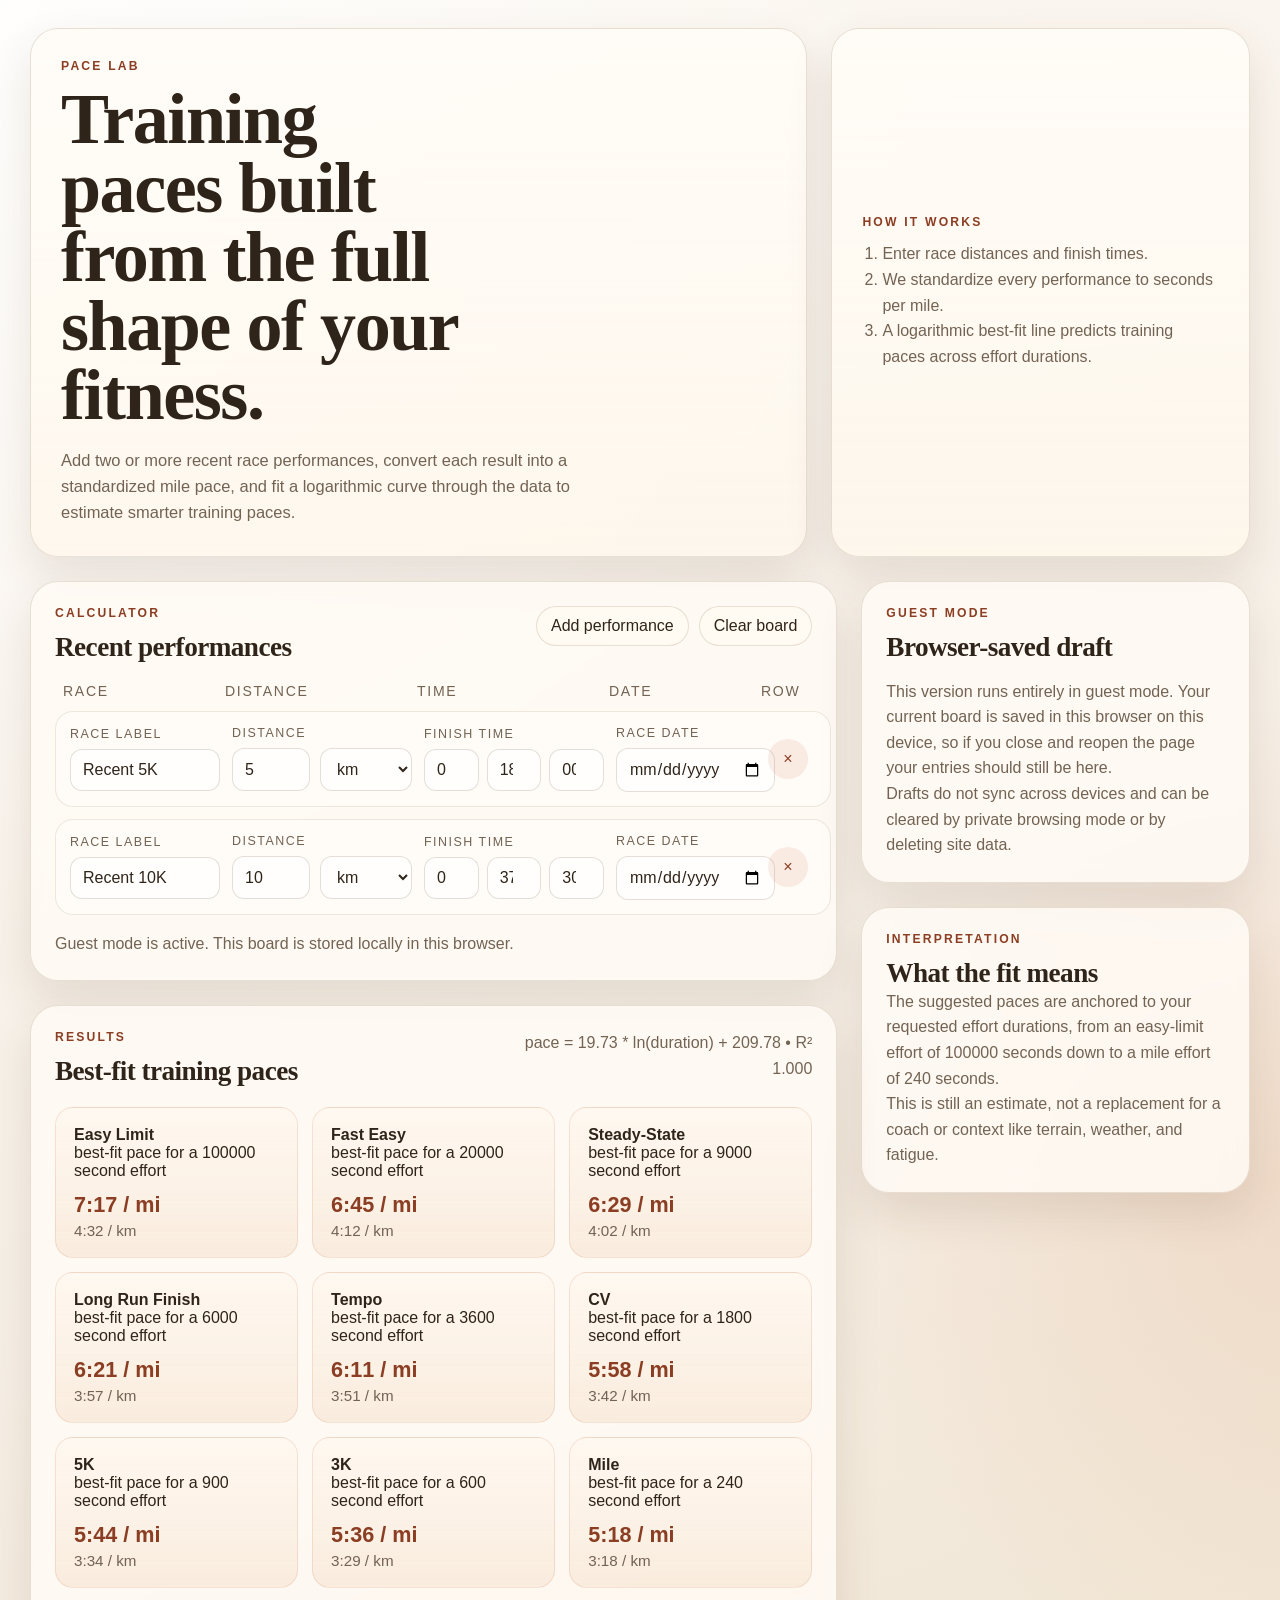
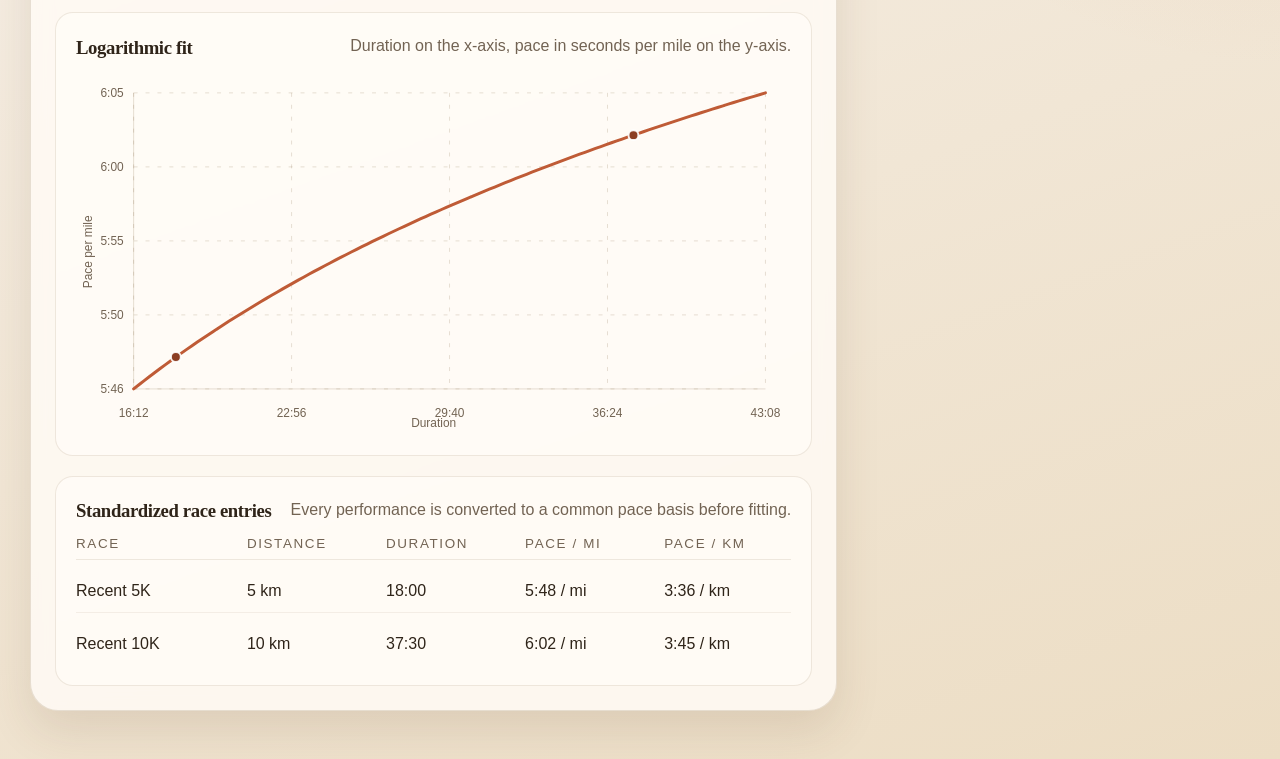
==== docs/index.html @ 48b112b8 "Deploy github webpage" ====
<!DOCTYPE html>
<html lang="en">
<head>
    <meta charset="UTF-8">
    <meta name="viewport" content="width=device-width, initial-scale=1.0">
    <title>Pace Lab</title>
    <meta name="description" content="A guest-mode training pace calculator for distance runners using multiple race performances and a logarithmic best-fit curve.">
    <link rel="stylesheet" href="./assets/style.css">
</head>
<body>
    <div class="page-shell">
        <header class="hero fade-up">
            <div class="hero-copy">
                <p class="eyebrow">Pace Lab</p>
                <h1>Training paces built from the full shape of your fitness.</h1>
                <p class="hero-text">
                    Add two or more recent race performances, convert each result into a standardized mile pace,
                    and fit a logarithmic curve through the data to estimate smarter training paces.
                </p>
            </div>
            <div class="hero-panel">
                <p class="panel-kicker">How it works</p>
                <ol class="hero-steps">
                    <li>Enter race distances and finish times.</li>
                    <li>We standardize every performance to seconds per mile.</li>
                    <li>A logarithmic best-fit line predicts training paces across effort durations.</li>
                </ol>
            </div>
        </header>

        <main class="layout">
            <section class="workspace card fade-up">
                <div class="section-heading">
                    <div>
                        <p class="section-kicker">Calculator</p>
                        <h2>Recent performances</h2>
                    </div>
                    <div class="workspace-actions">
                        <button class="ghost-button" id="add-entry-button" type="button">Add performance</button>
                        <button class="ghost-button" id="clear-entries-button" type="button">Clear board</button>
                    </div>
                </div>

                <div class="table-head">
                    <span>Race</span>
                    <span>Distance</span>
                    <span>Time</span>
                    <span>Date</span>
                    <span>Row</span>
                </div>

                <div id="entries-list" class="entries-list"></div>

                <div class="workspace-footer">
                    <p id="draft-note" class="draft-note"></p>
                    <p id="calc-error" class="error-text" hidden></p>
                </div>
            </section>

            <aside class="sidebar">
                <section class="card account-card fade-up">
                    <div class="section-heading compact">
                        <div>
                            <p class="section-kicker">Guest Mode</p>
                            <h2>Browser-saved draft</h2>
                        </div>
                    </div>

                    <p class="account-copy">
                        This version runs entirely in guest mode. Your current board is saved in this browser on this device, so if you close and reopen the page your entries should still be here.
                    </p>
                    <p class="side-note">
                        Drafts do not sync across devices and can be cleared by private browsing mode or by deleting site data.
                    </p>
                </section>

                <section class="card notes-card fade-up">
                    <p class="section-kicker">Interpretation</p>
                    <h2>What the fit means</h2>
                    <p class="side-note">
                        The suggested paces are anchored to your requested effort durations, from an easy-limit effort of 100000 seconds down to a mile effort of 240 seconds.
                    </p>
                    <p class="side-note">
                        This is still an estimate, not a replacement for a coach or context like terrain, weather, and fatigue.
                    </p>
                </section>
            </aside>

            <section class="card results-card fade-up">
                <div class="section-heading">
                    <div>
                        <p class="section-kicker">Results</p>
                        <h2>Best-fit training paces</h2>
                    </div>
                    <div id="fit-meta" class="fit-meta muted">Add at least two performances to unlock the model.</div>
                </div>

                <div id="results-empty" class="empty-state">
                    Add a couple of recent races to see standardized paces, the logarithmic fit, and predicted training paces.
                </div>

                <div id="results-panel" hidden>
                    <div id="training-pace-grid" class="training-pace-grid"></div>

                    <div class="chart-wrap">
                        <div class="chart-heading">
                            <h3>Logarithmic fit</h3>
                            <p>Duration on the x-axis, pace in seconds per mile on the y-axis.</p>
                        </div>
                        <svg id="fit-chart" class="fit-chart" viewBox="0 0 720 360" role="img" aria-label="Training pace fit chart"></svg>
                    </div>

                    <div class="derived-table-wrap">
                        <div class="chart-heading">
                            <h3>Standardized race entries</h3>
                            <p>Every performance is converted to a common pace basis before fitting.</p>
                        </div>
                        <div id="derived-table" class="derived-table"></div>
                    </div>
                </div>
            </section>
        </main>
    </div>

    <script src="./assets/app.js" defer></script>
</body>
</html>
---- docs/assets/style.css ----
:root {
    --bg: #f6efe6;
    --bg-accent: #efe2cc;
    --surface: rgba(255, 251, 245, 0.86);
    --line: rgba(113, 80, 44, 0.16);
    --text: #2f2419;
    --muted: #726353;
    --accent: #bf5b36;
    --accent-deep: #8b3e23;
    --accent-soft: rgba(191, 91, 54, 0.12);
    --error: #b3362d;
    --shadow: 0 20px 45px rgba(90, 58, 31, 0.12);
    --radius-xl: 28px;
    --radius-lg: 18px;
    --radius-md: 12px;
}

* {
    box-sizing: border-box;
}

body {
    margin: 0;
    color: var(--text);
    font-family: "Avenir Next", "Segoe UI", "Helvetica Neue", sans-serif;
    background:
        radial-gradient(circle at top left, rgba(255, 255, 255, 0.82), transparent 36%),
        radial-gradient(circle at right center, rgba(219, 144, 98, 0.18), transparent 28%),
        linear-gradient(160deg, #fcf8f2 0%, #f6efe6 48%, #ecddc4 100%);
    min-height: 100vh;
}

button,
input,
select {
    font: inherit;
}

.page-shell {
    width: min(1220px, calc(100% - 32px));
    margin: 0 auto;
    padding: 28px 0 48px;
}

.hero {
    display: grid;
    grid-template-columns: minmax(0, 1.3fr) minmax(280px, 0.7fr);
    gap: 24px;
    align-items: stretch;
    margin-bottom: 24px;
}

.hero-copy,
.hero-panel,
.card {
    border: 1px solid var(--line);
    backdrop-filter: blur(10px);
    box-shadow: var(--shadow);
}

.hero-copy,
.hero-panel {
    border-radius: var(--radius-xl);
    padding: 30px;
    background: linear-gradient(180deg, rgba(255, 252, 247, 0.92), rgba(255, 247, 236, 0.82));
}

.eyebrow,
.section-kicker,
.panel-kicker {
    margin: 0 0 12px;
    text-transform: uppercase;
    letter-spacing: 0.18em;
    font-size: 0.76rem;
    color: var(--accent-deep);
    font-weight: 700;
}

.hero h1,
.section-heading h2,
.notes-card h2,
.chart-heading h3 {
    margin: 0;
    font-family: "Iowan Old Style", "Palatino Linotype", "Book Antiqua", Georgia, serif;
    letter-spacing: -0.02em;
}

.hero h1 {
    font-size: clamp(2.4rem, 6vw, 4.5rem);
    line-height: 0.96;
    max-width: 12ch;
}

.hero-text,
.hero-steps,
.side-note,
.account-copy,
.chart-heading p,
.draft-note,
.muted,
.empty-state {
    color: var(--muted);
    line-height: 1.6;
}

.hero-text {
    font-size: 1.03rem;
    max-width: 58ch;
    margin: 16px 0 0;
}

.hero-panel {
    display: flex;
    flex-direction: column;
    justify-content: center;
}

.hero-steps {
    margin: 0;
    padding-left: 20px;
}

.layout {
    display: grid;
    grid-template-columns: minmax(0, 1.35fr) minmax(280px, 0.65fr);
    gap: 24px;
    align-items: start;
}

.workspace {
    grid-column: 1 / 2;
}

.results-card {
    grid-column: 1 / 2;
}

.sidebar {
    display: grid;
    gap: 24px;
    grid-column: 2 / 3;
    grid-row: 1 / span 2;
}

.card {
    background: var(--surface);
    border-radius: var(--radius-xl);
    padding: 24px;
}

.section-heading {
    display: flex;
    justify-content: space-between;
    align-items: start;
    gap: 16px;
    margin-bottom: 20px;
}

.section-heading.compact {
    margin-bottom: 16px;
}

.section-heading h2,
.notes-card h2 {
    font-size: 1.7rem;
}

.workspace-actions {
    display: flex;
    gap: 10px;
    flex-wrap: wrap;
}

.ghost-button,
.icon-button {
    border: none;
    border-radius: 999px;
    cursor: pointer;
    transition: transform 160ms ease, box-shadow 160ms ease, background-color 160ms ease;
}

.ghost-button:hover,
.icon-button:hover {
    transform: translateY(-1px);
}

.ghost-button {
    padding: 10px 14px;
    background: rgba(255, 249, 241, 0.84);
    color: var(--text);
    border: 1px solid var(--line);
}

.table-head,
.entry-row {
    display: grid;
    grid-template-columns: minmax(150px, 1.1fr) minmax(180px, 1fr) minmax(180px, 1.05fr) minmax(140px, 0.7fr) 48px;
    gap: 12px;
    align-items: center;
}

.table-head {
    padding: 0 8px 12px;
    color: var(--muted);
    font-size: 0.88rem;
    text-transform: uppercase;
    letter-spacing: 0.12em;
}

.entries-list {
    display: grid;
    gap: 12px;
}

.entry-row {
    padding: 14px;
    border-radius: var(--radius-lg);
    border: 1px solid rgba(113, 80, 44, 0.12);
    background: rgba(255, 252, 247, 0.88);
}

.field-group,
.time-group {
    display: grid;
    gap: 8px;
}

.field-inline {
    display: grid;
    grid-template-columns: 1fr 92px;
    gap: 10px;
}

.time-grid {
    display: grid;
    grid-template-columns: repeat(3, 1fr);
    gap: 8px;
}

input,
select {
    width: 100%;
    padding: 11px 12px;
    border-radius: var(--radius-md);
    border: 1px solid rgba(113, 80, 44, 0.18);
    background: rgba(255, 255, 255, 0.82);
    color: var(--text);
}

input:focus,
select:focus {
    outline: 2px solid rgba(191, 91, 54, 0.24);
    border-color: rgba(191, 91, 54, 0.4);
}

.mini-label {
    font-size: 0.78rem;
    text-transform: uppercase;
    letter-spacing: 0.12em;
    color: var(--muted);
}

.icon-button {
    width: 40px;
    height: 40px;
    display: inline-flex;
    align-items: center;
    justify-content: center;
    background: rgba(191, 91, 54, 0.1);
    color: var(--accent-deep);
}

.workspace-footer {
    display: grid;
    gap: 8px;
    margin-top: 16px;
}

.error-text {
    color: var(--error);
    margin: 0;
}

.draft-note,
.account-copy,
.side-note,
.empty-state,
.chart-heading p {
    margin: 0;
}

.fit-meta {
    text-align: right;
    max-width: 34ch;
}

.empty-state {
    padding: 28px;
    border-radius: var(--radius-lg);
    border: 1px dashed rgba(113, 80, 44, 0.22);
    background: rgba(255, 252, 247, 0.6);
}

.training-pace-grid {
    display: grid;
    grid-template-columns: repeat(auto-fit, minmax(180px, 1fr));
    gap: 14px;
    margin-bottom: 24px;
}

.pace-card {
    padding: 18px;
    border-radius: var(--radius-lg);
    background: linear-gradient(180deg, rgba(255, 248, 240, 0.95), rgba(248, 233, 217, 0.82));
    border: 1px solid rgba(191, 91, 54, 0.14);
}

.pace-card h3,
.pace-card p,
.pace-card strong {
    margin: 0;
}

.pace-card h3 {
    font-size: 1rem;
}

.pace-card strong {
    display: block;
    margin: 12px 0 4px;
    font-size: 1.35rem;
    color: var(--accent-deep);
}

.pace-card .pace-secondary {
    color: var(--muted);
    font-size: 0.95rem;
}

.chart-wrap,
.derived-table-wrap {
    padding: 20px;
    border-radius: var(--radius-lg);
    border: 1px solid rgba(113, 80, 44, 0.12);
    background: rgba(255, 252, 247, 0.72);
}

.chart-wrap {
    margin-bottom: 20px;
}

.chart-heading {
    display: flex;
    justify-content: space-between;
    align-items: end;
    gap: 12px;
    margin-bottom: 14px;
}

.fit-chart {
    width: 100%;
    height: auto;
    overflow: visible;
}

.chart-axis,
.chart-grid {
    stroke: rgba(113, 80, 44, 0.18);
    stroke-width: 1;
}

.chart-grid {
    stroke-dasharray: 4 8;
}

.chart-line {
    fill: none;
    stroke: var(--accent);
    stroke-width: 3;
    stroke-linecap: round;
    stroke-linejoin: round;
}

.chart-point {
    fill: var(--accent-deep);
    stroke: rgba(255, 255, 255, 0.9);
    stroke-width: 2;
}

.chart-label {
    fill: var(--muted);
    font-size: 12px;
}

.derived-table {
    display: grid;
    gap: 10px;
}

.derived-row,
.derived-head {
    display: grid;
    grid-template-columns: minmax(140px, 1fr) repeat(4, minmax(110px, 0.8fr));
    gap: 12px;
    align-items: center;
}

.derived-head {
    padding-bottom: 8px;
    border-bottom: 1px solid rgba(113, 80, 44, 0.12);
    color: var(--muted);
    font-size: 0.84rem;
    text-transform: uppercase;
    letter-spacing: 0.12em;
}

.derived-row {
    padding: 12px 0;
    border-bottom: 1px solid rgba(113, 80, 44, 0.08);
}

.derived-row:last-child {
    border-bottom: none;
}

.fade-up {
    animation: fade-up 540ms ease both;
}

@keyframes fade-up {
    from {
        opacity: 0;
        transform: translateY(14px);
    }
    to {
        opacity: 1;
        transform: translateY(0);
    }
}

@media (max-width: 1080px) {
    .layout,
    .hero {
        grid-template-columns: 1fr;
    }

    .sidebar {
        grid-column: 1 / 2;
        grid-row: auto;
    }
}

@media (max-width: 820px) {
    .page-shell {
        width: min(100% - 20px, 1220px);
        padding-top: 16px;
    }

    .card,
    .hero-copy,
    .hero-panel {
        padding: 18px;
        border-radius: 22px;
    }

    .table-head {
        display: none;
    }

    .entry-row {
        grid-template-columns: 1fr;
    }

    .field-inline,
    .time-grid,
    .derived-head,
    .derived-row,
    .chart-heading,
    .section-heading {
        grid-template-columns: 1fr;
    }

    .workspace-actions,
    .chart-heading,
    .section-heading {
        align-items: start;
    }

    .fit-meta {
        text-align: left;
    }
}
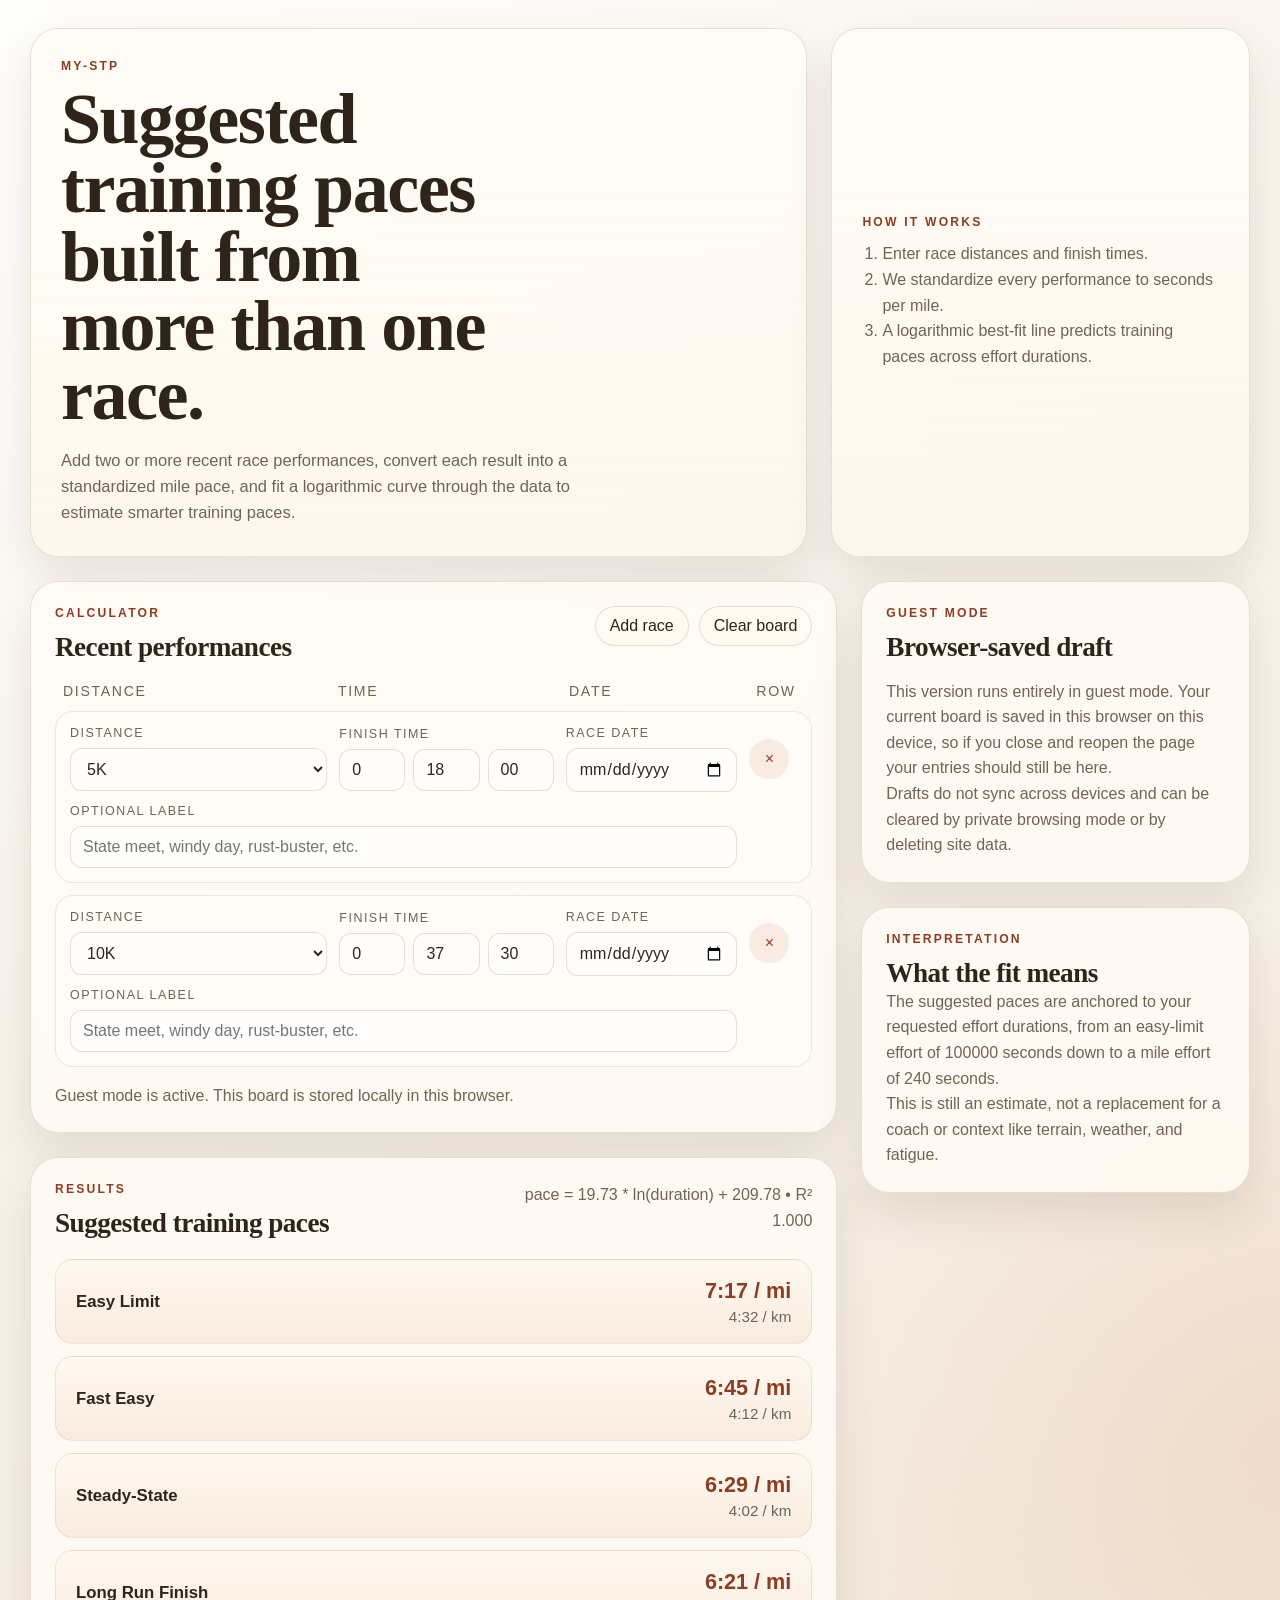
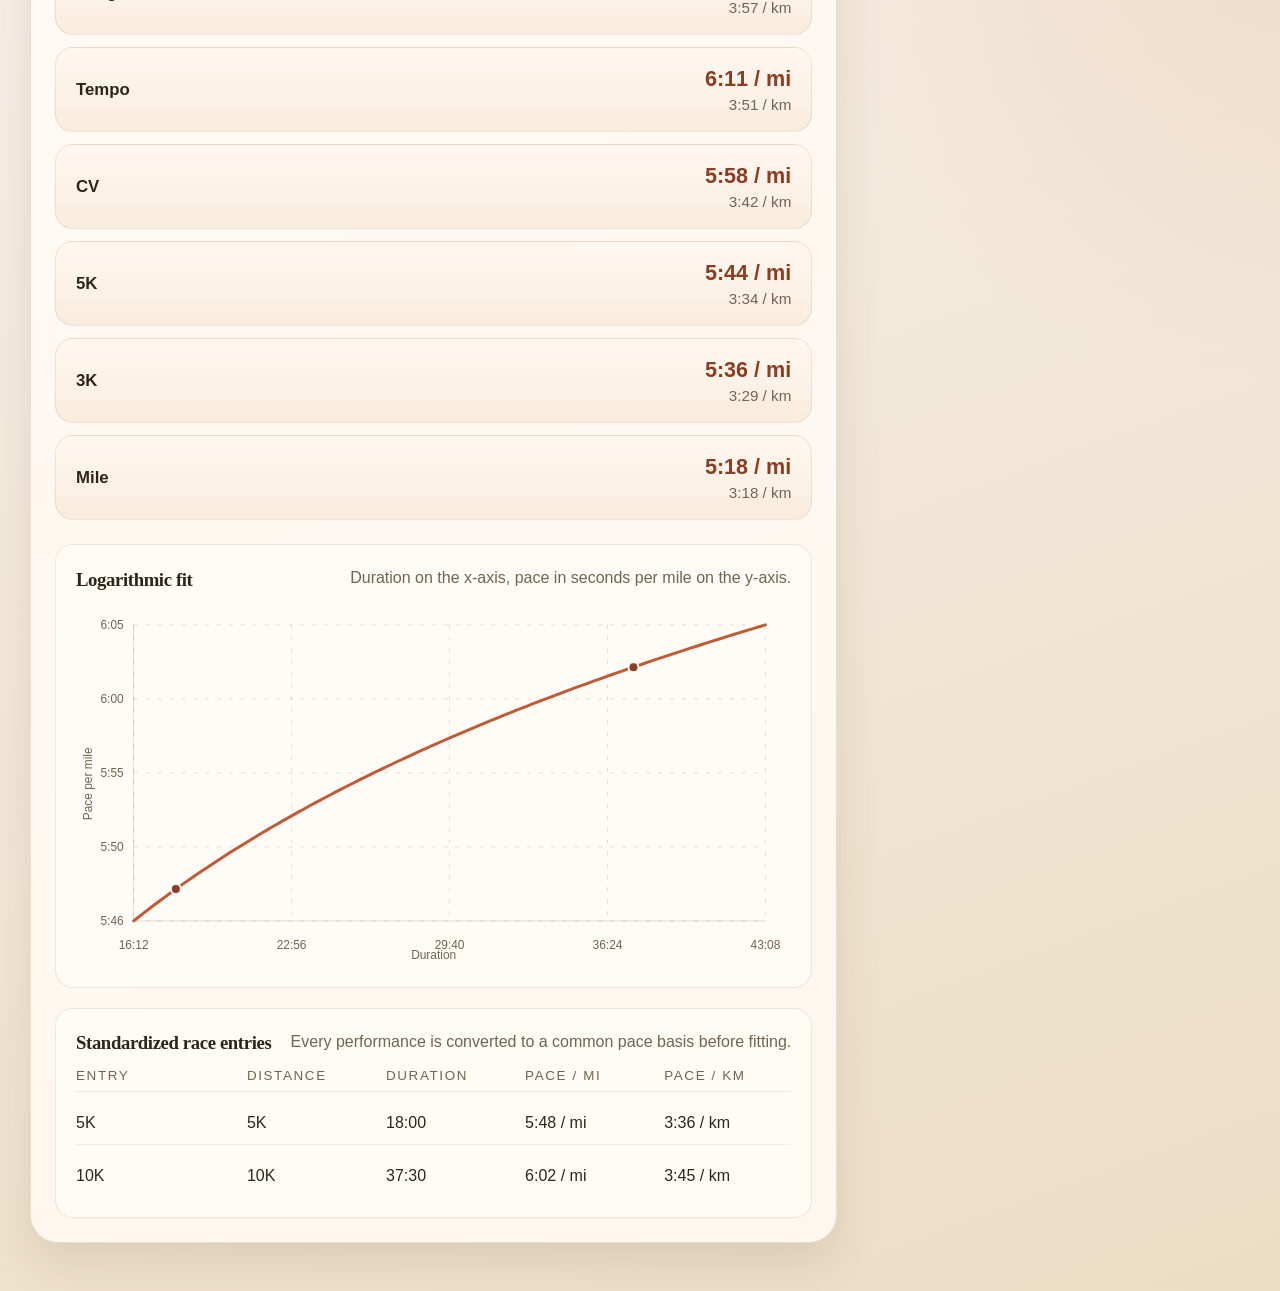
==== commit 8c1ad39d: "Tweak UI and branding" ====
--- a/docs/index.html
+++ b/docs/index.html
@@ -3,16 +3,16 @@
 <head>
     <meta charset="UTF-8">
     <meta name="viewport" content="width=device-width, initial-scale=1.0">
-    <title>Pace Lab</title>
-    <meta name="description" content="A guest-mode training pace calculator for distance runners using multiple race performances and a logarithmic best-fit curve.">
+    <title>my-stp</title>
+    <meta name="description" content="my-stp is a static training pace calculator for distance runners using multiple recent race performances and a logarithmic best-fit curve.">
     <link rel="stylesheet" href="./assets/style.css">
 </head>
 <body>
     <div class="page-shell">
         <header class="hero fade-up">
             <div class="hero-copy">
-                <p class="eyebrow">Pace Lab</p>
-                <h1>Training paces built from the full shape of your fitness.</h1>
+                <p class="eyebrow">my-stp</p>
+                <h1>Suggested training paces built from more than one race.</h1>
                 <p class="hero-text">
                     Add two or more recent race performances, convert each result into a standardized mile pace,
                     and fit a logarithmic curve through the data to estimate smarter training paces.
@@ -36,13 +36,12 @@
                         <h2>Recent performances</h2>
                     </div>
                     <div class="workspace-actions">
-                        <button class="ghost-button" id="add-entry-button" type="button">Add performance</button>
+                        <button class="ghost-button" id="add-entry-button" type="button">Add race</button>
                         <button class="ghost-button" id="clear-entries-button" type="button">Clear board</button>
                     </div>
                 </div>
 
                 <div class="table-head">
-                    <span>Race</span>
                     <span>Distance</span>
                     <span>Time</span>
                     <span>Date</span>
@@ -90,7 +89,7 @@
                 <div class="section-heading">
                     <div>
                         <p class="section-kicker">Results</p>
-                        <h2>Best-fit training paces</h2>
+                        <h2>Suggested training paces</h2>
                     </div>
                     <div id="fit-meta" class="fit-meta muted">Add at least two performances to unlock the model.</div>
                 </div>
@@ -100,7 +99,7 @@
                 </div>
 
                 <div id="results-panel" hidden>
-                    <div id="training-pace-grid" class="training-pace-grid"></div>
+                    <div id="training-pace-list" class="training-pace-list"></div>
 
                     <div class="chart-wrap">
                         <div class="chart-heading">
--- a/docs/assets/style.css
+++ b/docs/assets/style.css
@@ -194,7 +194,7 @@
 .table-head,
 .entry-row {
     display: grid;
-    grid-template-columns: minmax(150px, 1.1fr) minmax(180px, 1fr) minmax(180px, 1.05fr) minmax(140px, 0.7fr) 48px;
+    grid-template-columns: minmax(250px, 1.2fr) minmax(180px, 1fr) minmax(150px, 0.8fr) 48px;
     gap: 12px;
     align-items: center;
 }
@@ -229,6 +229,16 @@
     display: grid;
     grid-template-columns: 1fr 92px;
     gap: 10px;
+}
+
+.distance-stack,
+.entry-note-field {
+    display: grid;
+    gap: 8px;
+}
+
+.entry-note-field {
+    grid-column: 1 / 4;
 }
 
 .time-grid {
@@ -301,40 +311,47 @@
     background: rgba(255, 252, 247, 0.6);
 }
 
-.training-pace-grid {
-    display: grid;
-    grid-template-columns: repeat(auto-fit, minmax(180px, 1fr));
-    gap: 14px;
+.training-pace-list {
+    display: grid;
+    gap: 12px;
     margin-bottom: 24px;
 }
 
-.pace-card {
-    padding: 18px;
+.pace-list-item {
+    padding: 18px 20px;
     border-radius: var(--radius-lg);
     background: linear-gradient(180deg, rgba(255, 248, 240, 0.95), rgba(248, 233, 217, 0.82));
     border: 1px solid rgba(191, 91, 54, 0.14);
-}
-
-.pace-card h3,
-.pace-card p,
-.pace-card strong {
+    display: flex;
+    justify-content: space-between;
+    align-items: center;
+    gap: 16px;
+}
+
+.pace-list-item h3,
+.pace-list-item p,
+.pace-list-item strong {
     margin: 0;
 }
 
-.pace-card h3 {
-    font-size: 1rem;
-}
-
-.pace-card strong {
+.pace-list-item h3 {
+    font-size: 1.05rem;
+}
+
+.pace-values {
+    text-align: right;
+}
+
+.pace-list-item strong {
     display: block;
-    margin: 12px 0 4px;
     font-size: 1.35rem;
     color: var(--accent-deep);
 }
 
-.pace-card .pace-secondary {
+.pace-list-item .pace-secondary {
     color: var(--muted);
     font-size: 0.95rem;
+    margin-top: 4px;
 }
 
 .chart-wrap,
@@ -471,6 +488,10 @@
         grid-template-columns: 1fr;
     }
 
+    .entry-note-field {
+        grid-column: auto;
+    }
+
     .field-inline,
     .time-grid,
     .derived-head,
@@ -489,4 +510,13 @@
     .fit-meta {
         text-align: left;
     }
-}
+
+    .pace-list-item {
+        align-items: start;
+        flex-direction: column;
+    }
+
+    .pace-values {
+        text-align: left;
+    }
+}
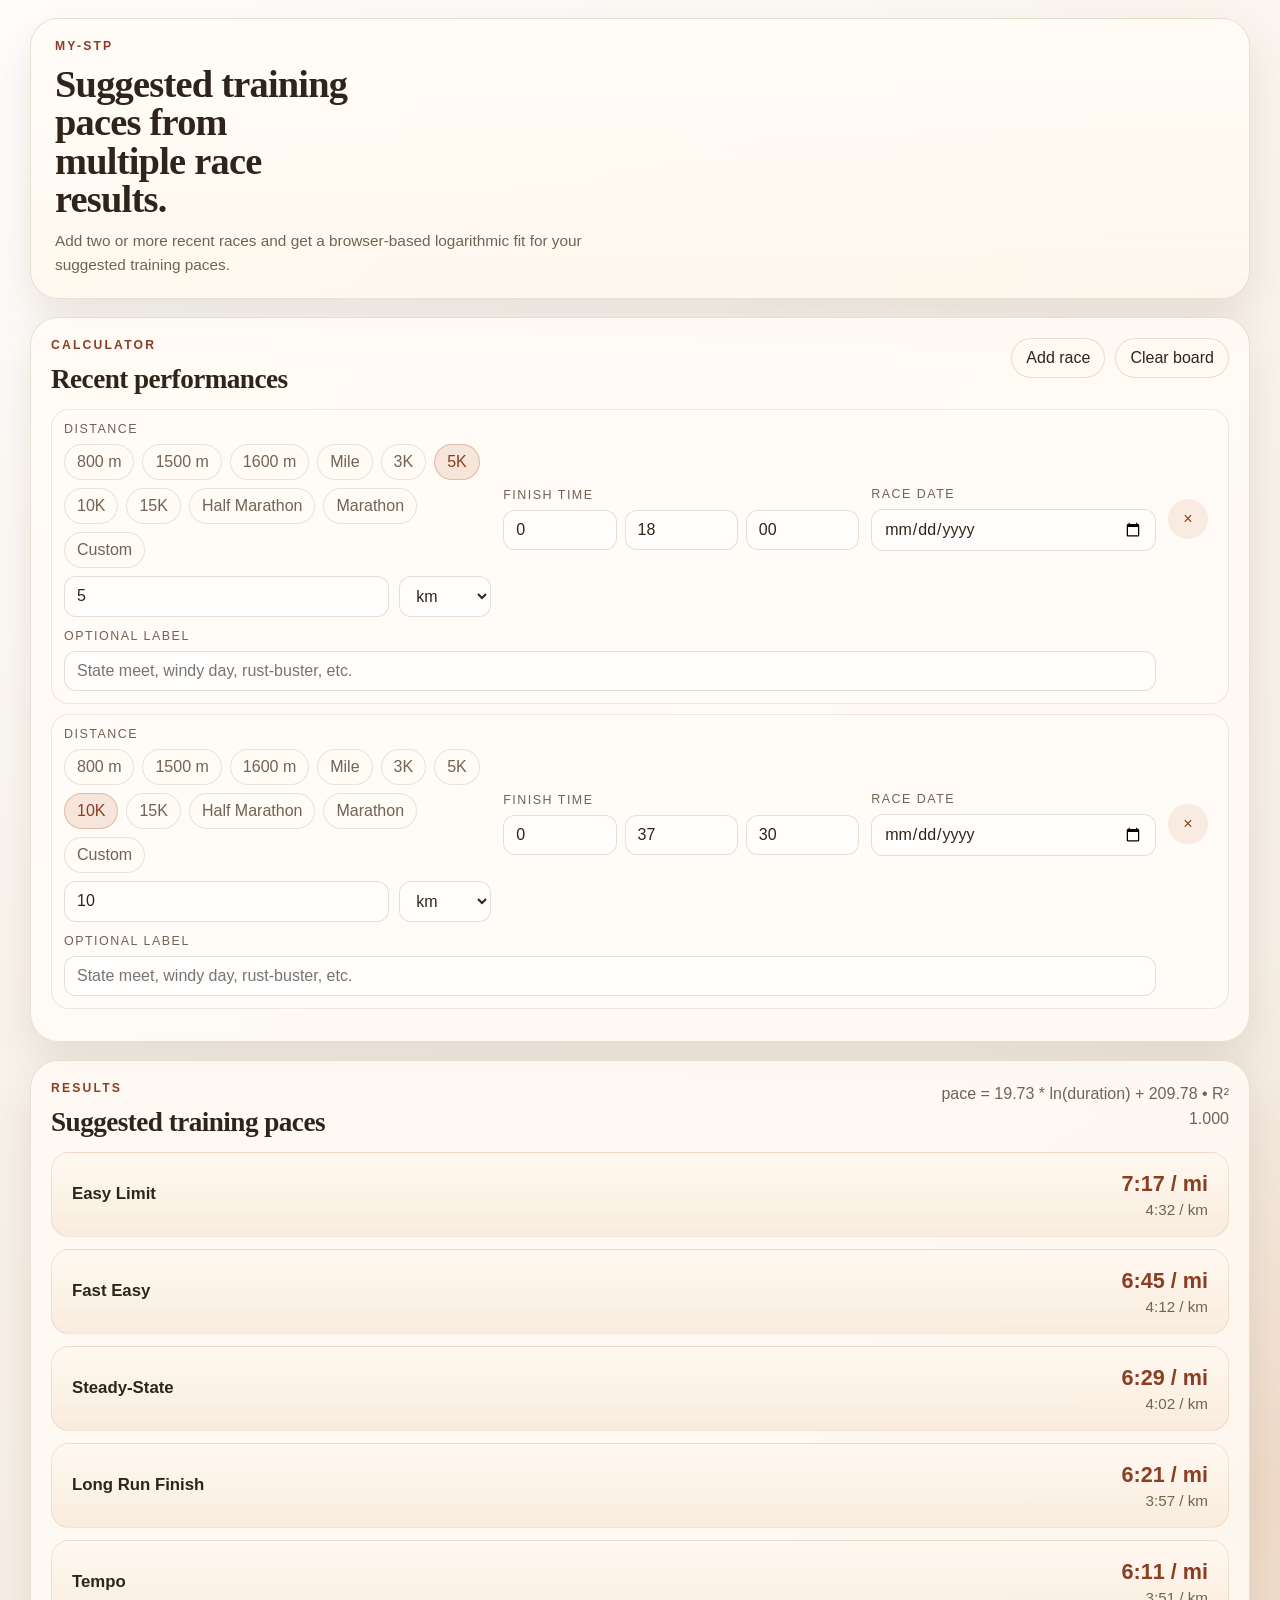
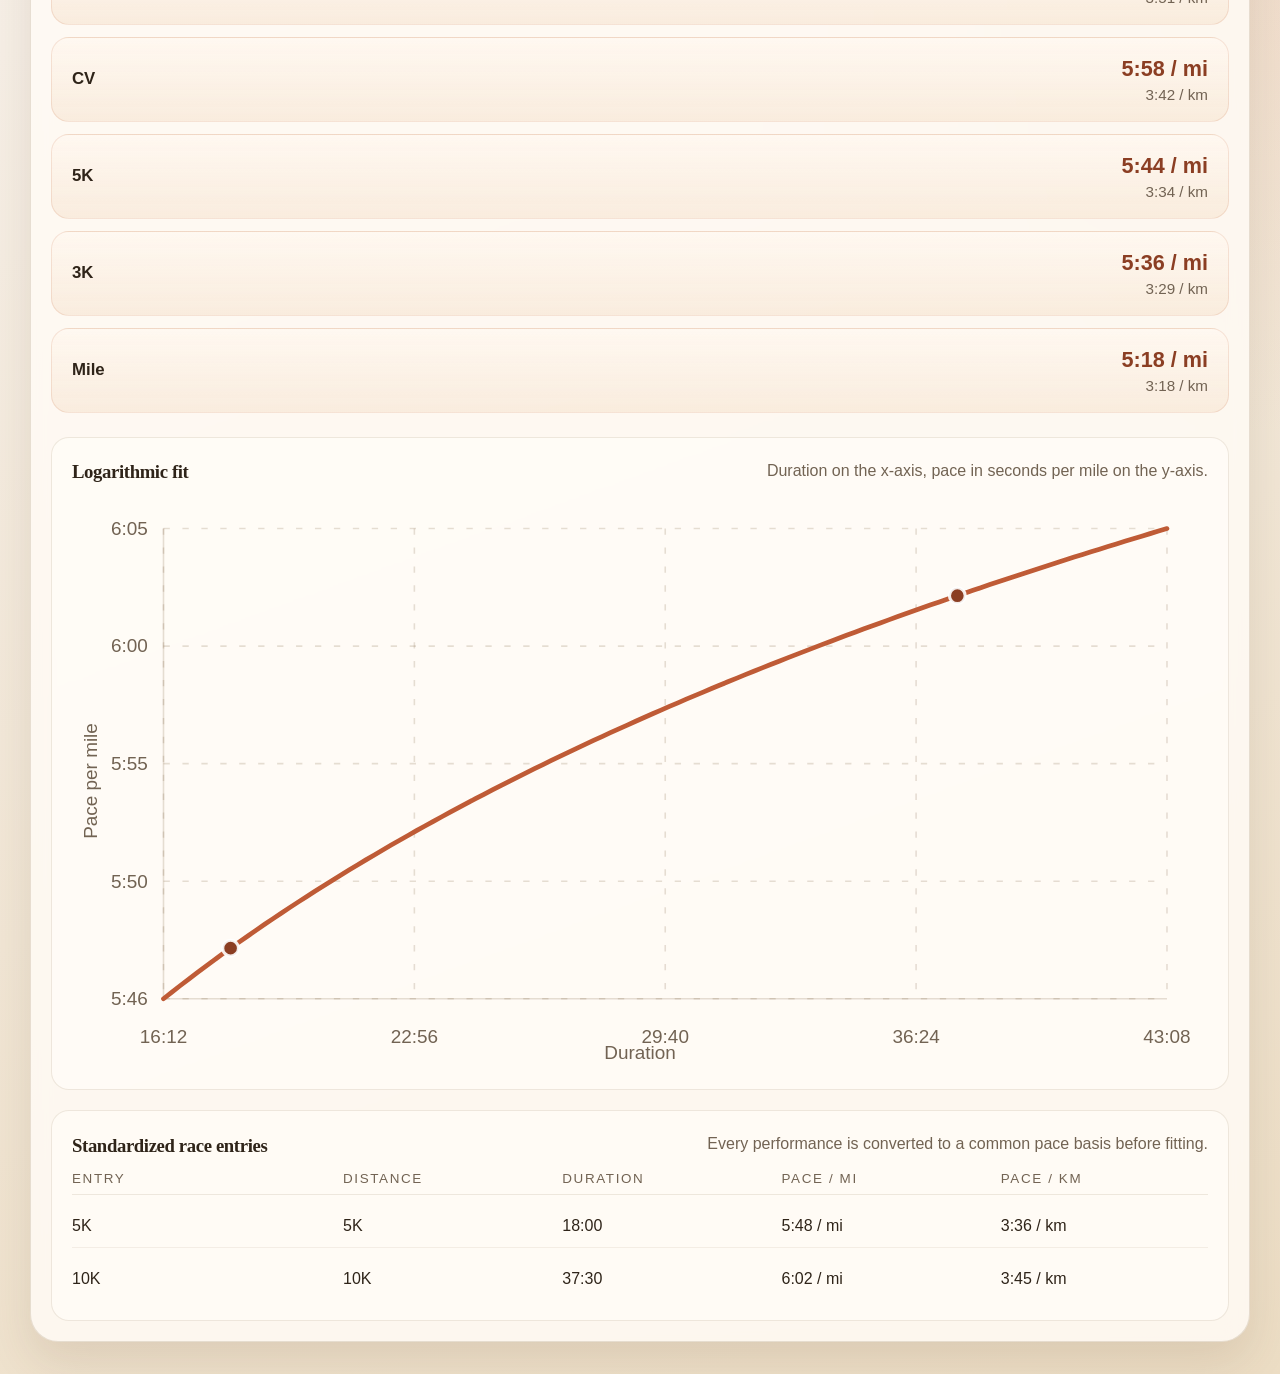
==== commit 804125f9: "Clean up extra stuff" ====
--- a/docs/index.html
+++ b/docs/index.html
@@ -12,19 +12,10 @@
         <header class="hero fade-up">
             <div class="hero-copy">
                 <p class="eyebrow">my-stp</p>
-                <h1>Suggested training paces built from more than one race.</h1>
+                <h1>Suggested training paces from multiple race results.</h1>
                 <p class="hero-text">
-                    Add two or more recent race performances, convert each result into a standardized mile pace,
-                    and fit a logarithmic curve through the data to estimate smarter training paces.
+                    Add two or more recent races and get a browser-based logarithmic fit for your suggested training paces.
                 </p>
-            </div>
-            <div class="hero-panel">
-                <p class="panel-kicker">How it works</p>
-                <ol class="hero-steps">
-                    <li>Enter race distances and finish times.</li>
-                    <li>We standardize every performance to seconds per mile.</li>
-                    <li>A logarithmic best-fit line predicts training paces across effort durations.</li>
-                </ol>
             </div>
         </header>
 
@@ -41,49 +32,12 @@
                     </div>
                 </div>
 
-                <div class="table-head">
-                    <span>Distance</span>
-                    <span>Time</span>
-                    <span>Date</span>
-                    <span>Row</span>
-                </div>
-
                 <div id="entries-list" class="entries-list"></div>
 
                 <div class="workspace-footer">
-                    <p id="draft-note" class="draft-note"></p>
                     <p id="calc-error" class="error-text" hidden></p>
                 </div>
             </section>
-
-            <aside class="sidebar">
-                <section class="card account-card fade-up">
-                    <div class="section-heading compact">
-                        <div>
-                            <p class="section-kicker">Guest Mode</p>
-                            <h2>Browser-saved draft</h2>
-                        </div>
-                    </div>
-
-                    <p class="account-copy">
-                        This version runs entirely in guest mode. Your current board is saved in this browser on this device, so if you close and reopen the page your entries should still be here.
-                    </p>
-                    <p class="side-note">
-                        Drafts do not sync across devices and can be cleared by private browsing mode or by deleting site data.
-                    </p>
-                </section>
-
-                <section class="card notes-card fade-up">
-                    <p class="section-kicker">Interpretation</p>
-                    <h2>What the fit means</h2>
-                    <p class="side-note">
-                        The suggested paces are anchored to your requested effort durations, from an easy-limit effort of 100000 seconds down to a mile effort of 240 seconds.
-                    </p>
-                    <p class="side-note">
-                        This is still an estimate, not a replacement for a coach or context like terrain, weather, and fatigue.
-                    </p>
-                </section>
-            </aside>
 
             <section class="card results-card fade-up">
                 <div class="section-heading">
--- a/docs/assets/style.css
+++ b/docs/assets/style.css
@@ -39,35 +39,28 @@
 .page-shell {
     width: min(1220px, calc(100% - 32px));
     margin: 0 auto;
-    padding: 28px 0 48px;
+    padding: 18px 0 32px;
 }
 
 .hero {
-    display: grid;
-    grid-template-columns: minmax(0, 1.3fr) minmax(280px, 0.7fr);
-    gap: 24px;
-    align-items: stretch;
-    margin-bottom: 24px;
+    margin-bottom: 18px;
 }
 
 .hero-copy,
-.hero-panel,
 .card {
     border: 1px solid var(--line);
     backdrop-filter: blur(10px);
     box-shadow: var(--shadow);
 }
 
-.hero-copy,
-.hero-panel {
+.hero-copy {
     border-radius: var(--radius-xl);
-    padding: 30px;
+    padding: 20px 24px;
     background: linear-gradient(180deg, rgba(255, 252, 247, 0.92), rgba(255, 247, 236, 0.82));
 }
 
 .eyebrow,
-.section-kicker,
-.panel-kicker {
+.section-kicker {
     margin: 0 0 12px;
     text-transform: uppercase;
     letter-spacing: 0.18em;
@@ -78,7 +71,6 @@
 
 .hero h1,
 .section-heading h2,
-.notes-card h2,
 .chart-heading h3 {
     margin: 0;
     font-family: "Iowan Old Style", "Palatino Linotype", "Book Antiqua", Georgia, serif;
@@ -86,17 +78,13 @@
 }
 
 .hero h1 {
-    font-size: clamp(2.4rem, 6vw, 4.5rem);
-    line-height: 0.96;
-    max-width: 12ch;
+    font-size: clamp(1.7rem, 3vw, 2.6rem);
+    line-height: 1;
+    max-width: 16ch;
 }
 
 .hero-text,
-.hero-steps,
-.side-note,
-.account-copy,
 .chart-heading p,
-.draft-note,
 .muted,
 .empty-state {
     color: var(--muted);
@@ -104,48 +92,21 @@
 }
 
 .hero-text {
-    font-size: 1.03rem;
-    max-width: 58ch;
-    margin: 16px 0 0;
-}
-
-.hero-panel {
-    display: flex;
-    flex-direction: column;
-    justify-content: center;
-}
-
-.hero-steps {
-    margin: 0;
-    padding-left: 20px;
+    font-size: 0.96rem;
+    max-width: 64ch;
+    margin: 10px 0 0;
 }
 
 .layout {
     display: grid;
-    grid-template-columns: minmax(0, 1.35fr) minmax(280px, 0.65fr);
-    gap: 24px;
+    gap: 18px;
     align-items: start;
-}
-
-.workspace {
-    grid-column: 1 / 2;
-}
-
-.results-card {
-    grid-column: 1 / 2;
-}
-
-.sidebar {
-    display: grid;
-    gap: 24px;
-    grid-column: 2 / 3;
-    grid-row: 1 / span 2;
 }
 
 .card {
     background: var(--surface);
     border-radius: var(--radius-xl);
-    padding: 24px;
+    padding: 20px;
 }
 
 .section-heading {
@@ -153,15 +114,10 @@
     justify-content: space-between;
     align-items: start;
     gap: 16px;
-    margin-bottom: 20px;
-}
-
-.section-heading.compact {
-    margin-bottom: 16px;
-}
-
-.section-heading h2,
-.notes-card h2 {
+    margin-bottom: 14px;
+}
+
+.section-heading h2 {
     font-size: 1.7rem;
 }
 
@@ -191,7 +147,6 @@
     border: 1px solid var(--line);
 }
 
-.table-head,
 .entry-row {
     display: grid;
     grid-template-columns: minmax(250px, 1.2fr) minmax(180px, 1fr) minmax(150px, 0.8fr) 48px;
@@ -199,21 +154,13 @@
     align-items: center;
 }
 
-.table-head {
-    padding: 0 8px 12px;
-    color: var(--muted);
-    font-size: 0.88rem;
-    text-transform: uppercase;
-    letter-spacing: 0.12em;
-}
-
 .entries-list {
     display: grid;
-    gap: 12px;
+    gap: 10px;
 }
 
 .entry-row {
-    padding: 14px;
+    padding: 12px;
     border-radius: var(--radius-lg);
     border: 1px solid rgba(113, 80, 44, 0.12);
     background: rgba(255, 252, 247, 0.88);
@@ -231,6 +178,12 @@
     gap: 10px;
 }
 
+.distance-preset-list {
+    display: flex;
+    flex-wrap: wrap;
+    gap: 8px;
+}
+
 .distance-stack,
 .entry-note-field {
     display: grid;
@@ -250,11 +203,22 @@
 input,
 select {
     width: 100%;
-    padding: 11px 12px;
+    padding: 10px 12px;
     border-radius: var(--radius-md);
     border: 1px solid rgba(113, 80, 44, 0.18);
     background: rgba(255, 255, 255, 0.82);
     color: var(--text);
+}
+
+input[type="number"]::-webkit-outer-spin-button,
+input[type="number"]::-webkit-inner-spin-button {
+    -webkit-appearance: none;
+    margin: 0;
+}
+
+input[type="number"] {
+    appearance: textfield;
+    -moz-appearance: textfield;
 }
 
 input:focus,
@@ -280,10 +244,31 @@
     color: var(--accent-deep);
 }
 
+.preset-chip {
+    padding: 8px 12px;
+    border: 1px solid rgba(113, 80, 44, 0.14);
+    border-radius: 999px;
+    background: rgba(255, 251, 245, 0.9);
+    color: var(--muted);
+    cursor: pointer;
+    transition: border-color 160ms ease, color 160ms ease, background-color 160ms ease, transform 160ms ease;
+}
+
+.preset-chip:hover {
+    transform: translateY(-1px);
+    color: var(--text);
+}
+
+.preset-chip.is-active {
+    background: rgba(191, 91, 54, 0.14);
+    border-color: rgba(191, 91, 54, 0.32);
+    color: var(--accent-deep);
+}
+
 .workspace-footer {
     display: grid;
     gap: 8px;
-    margin-top: 16px;
+    margin-top: 12px;
 }
 
 .error-text {
@@ -291,9 +276,6 @@
     margin: 0;
 }
 
-.draft-note,
-.account-copy,
-.side-note,
 .empty-state,
 .chart-heading p {
     margin: 0;
@@ -456,32 +438,25 @@
 }
 
 @media (max-width: 1080px) {
-    .layout,
-    .hero {
-        grid-template-columns: 1fr;
-    }
-
-    .sidebar {
-        grid-column: 1 / 2;
-        grid-row: auto;
+    .entry-row {
+        grid-template-columns: minmax(0, 1fr);
+    }
+
+    .entry-note-field {
+        grid-column: auto;
     }
 }
 
 @media (max-width: 820px) {
     .page-shell {
         width: min(100% - 20px, 1220px);
-        padding-top: 16px;
+        padding-top: 12px;
     }
 
     .card,
-    .hero-copy,
-    .hero-panel {
-        padding: 18px;
+    .hero-copy {
+        padding: 16px;
         border-radius: 22px;
-    }
-
-    .table-head {
-        display: none;
     }
 
     .entry-row {
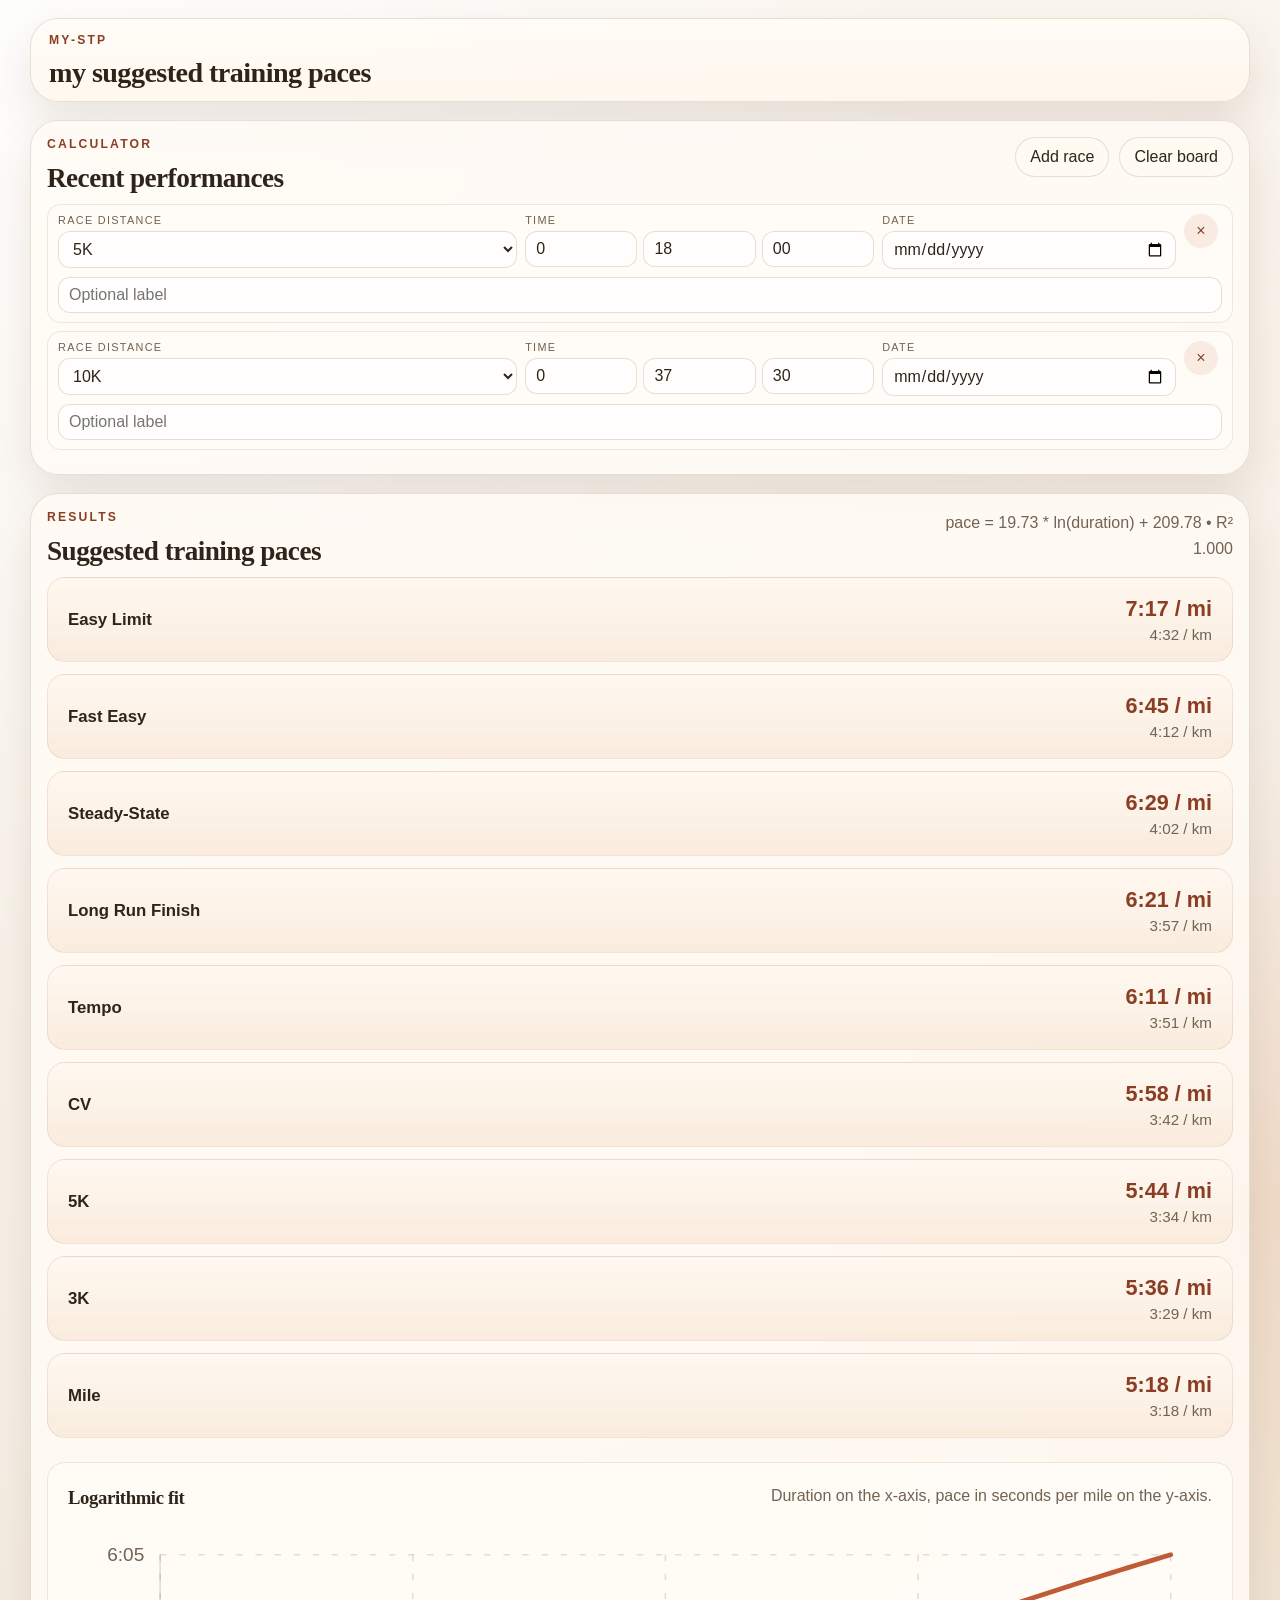
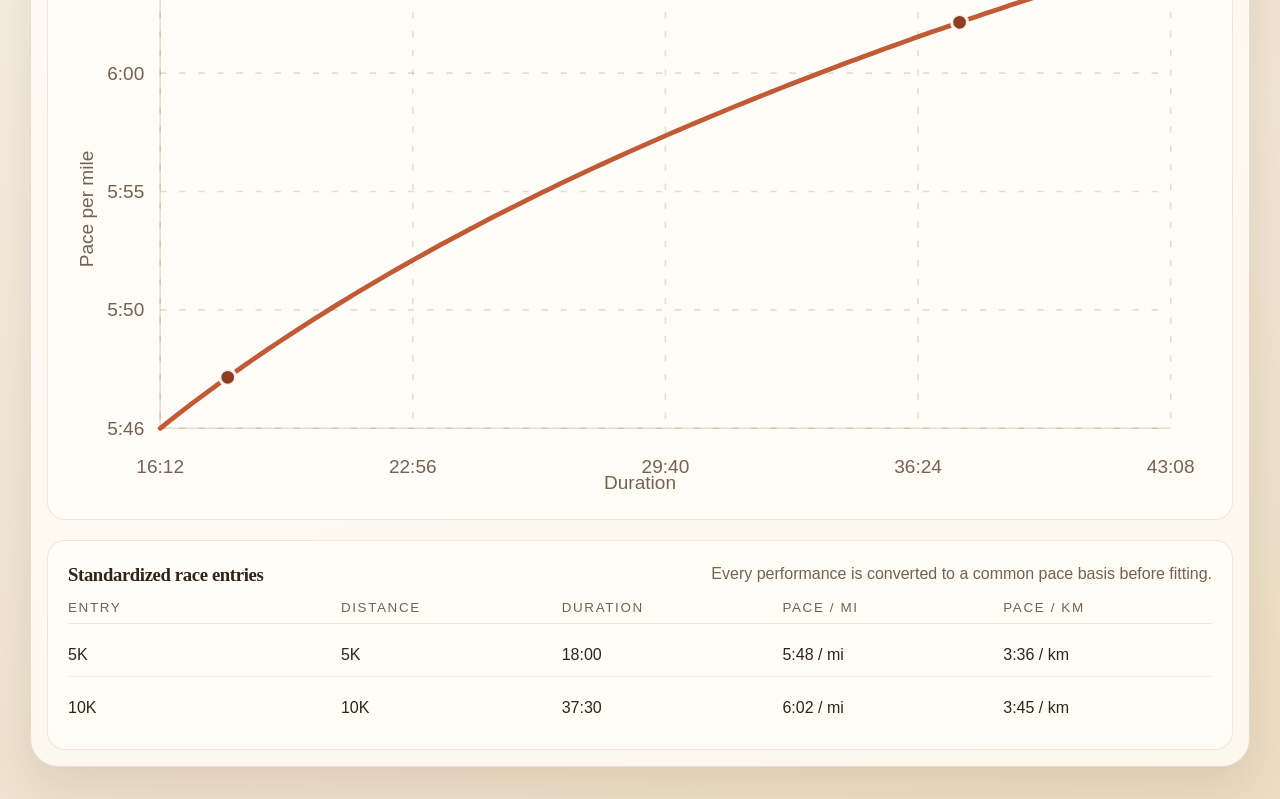
==== commit 3d13e6f3: "Tighten layout" ====
--- a/docs/index.html
+++ b/docs/index.html
@@ -12,10 +12,7 @@
         <header class="hero fade-up">
             <div class="hero-copy">
                 <p class="eyebrow">my-stp</p>
-                <h1>Suggested training paces from multiple race results.</h1>
-                <p class="hero-text">
-                    Add two or more recent races and get a browser-based logarithmic fit for your suggested training paces.
-                </p>
+                <h1>my suggested training paces</h1>
             </div>
         </header>
 
--- a/docs/assets/style.css
+++ b/docs/assets/style.css
@@ -55,7 +55,7 @@
 
 .hero-copy {
     border-radius: var(--radius-xl);
-    padding: 20px 24px;
+    padding: 14px 18px;
     background: linear-gradient(180deg, rgba(255, 252, 247, 0.92), rgba(255, 247, 236, 0.82));
 }
 
@@ -78,12 +78,11 @@
 }
 
 .hero h1 {
-    font-size: clamp(1.7rem, 3vw, 2.6rem);
+    font-size: clamp(1.35rem, 2.2vw, 1.9rem);
     line-height: 1;
-    max-width: 16ch;
-}
-
-.hero-text,
+    max-width: none;
+}
+
 .chart-heading p,
 .muted,
 .empty-state {
@@ -91,12 +90,6 @@
     line-height: 1.6;
 }
 
-.hero-text {
-    font-size: 0.96rem;
-    max-width: 64ch;
-    margin: 10px 0 0;
-}
-
 .layout {
     display: grid;
     gap: 18px;
@@ -106,7 +99,7 @@
 .card {
     background: var(--surface);
     border-radius: var(--radius-xl);
-    padding: 20px;
+    padding: 16px;
 }
 
 .section-heading {
@@ -114,7 +107,7 @@
     justify-content: space-between;
     align-items: start;
     gap: 16px;
-    margin-bottom: 14px;
+    margin-bottom: 10px;
 }
 
 .section-heading h2 {
@@ -149,19 +142,19 @@
 
 .entry-row {
     display: grid;
-    grid-template-columns: minmax(250px, 1.2fr) minmax(180px, 1fr) minmax(150px, 0.8fr) 48px;
-    gap: 12px;
-    align-items: center;
+    grid-template-columns: minmax(220px, 1.25fr) minmax(170px, 0.95fr) minmax(140px, 0.8fr) 38px;
+    gap: 8px;
+    align-items: start;
 }
 
 .entries-list {
     display: grid;
-    gap: 10px;
+    gap: 8px;
 }
 
 .entry-row {
-    padding: 12px;
-    border-radius: var(--radius-lg);
+    padding: 9px 10px;
+    border-radius: 14px;
     border: 1px solid rgba(113, 80, 44, 0.12);
     background: rgba(255, 252, 247, 0.88);
 }
@@ -169,41 +162,35 @@
 .field-group,
 .time-group {
     display: grid;
-    gap: 8px;
+    gap: 5px;
 }
 
 .field-inline {
     display: grid;
     grid-template-columns: 1fr 92px;
-    gap: 10px;
-}
-
-.distance-preset-list {
-    display: flex;
-    flex-wrap: wrap;
-    gap: 8px;
+    gap: 6px;
 }
 
 .distance-stack,
 .entry-note-field {
     display: grid;
-    gap: 8px;
+    gap: 5px;
 }
 
 .entry-note-field {
-    grid-column: 1 / 4;
+    grid-column: 1 / -1;
 }
 
 .time-grid {
     display: grid;
     grid-template-columns: repeat(3, 1fr);
-    gap: 8px;
+    gap: 6px;
 }
 
 input,
 select {
     width: 100%;
-    padding: 10px 12px;
+    padding: 8px 10px;
     border-radius: var(--radius-md);
     border: 1px solid rgba(113, 80, 44, 0.18);
     background: rgba(255, 255, 255, 0.82);
@@ -228,15 +215,15 @@
 }
 
 .mini-label {
-    font-size: 0.78rem;
+    font-size: 0.68rem;
     text-transform: uppercase;
     letter-spacing: 0.12em;
     color: var(--muted);
 }
 
 .icon-button {
-    width: 40px;
-    height: 40px;
+    width: 34px;
+    height: 34px;
     display: inline-flex;
     align-items: center;
     justify-content: center;
@@ -244,31 +231,10 @@
     color: var(--accent-deep);
 }
 
-.preset-chip {
-    padding: 8px 12px;
-    border: 1px solid rgba(113, 80, 44, 0.14);
-    border-radius: 999px;
-    background: rgba(255, 251, 245, 0.9);
-    color: var(--muted);
-    cursor: pointer;
-    transition: border-color 160ms ease, color 160ms ease, background-color 160ms ease, transform 160ms ease;
-}
-
-.preset-chip:hover {
-    transform: translateY(-1px);
-    color: var(--text);
-}
-
-.preset-chip.is-active {
-    background: rgba(191, 91, 54, 0.14);
-    border-color: rgba(191, 91, 54, 0.32);
-    color: var(--accent-deep);
-}
-
 .workspace-footer {
     display: grid;
     gap: 8px;
-    margin-top: 12px;
+    margin-top: 8px;
 }
 
 .error-text {
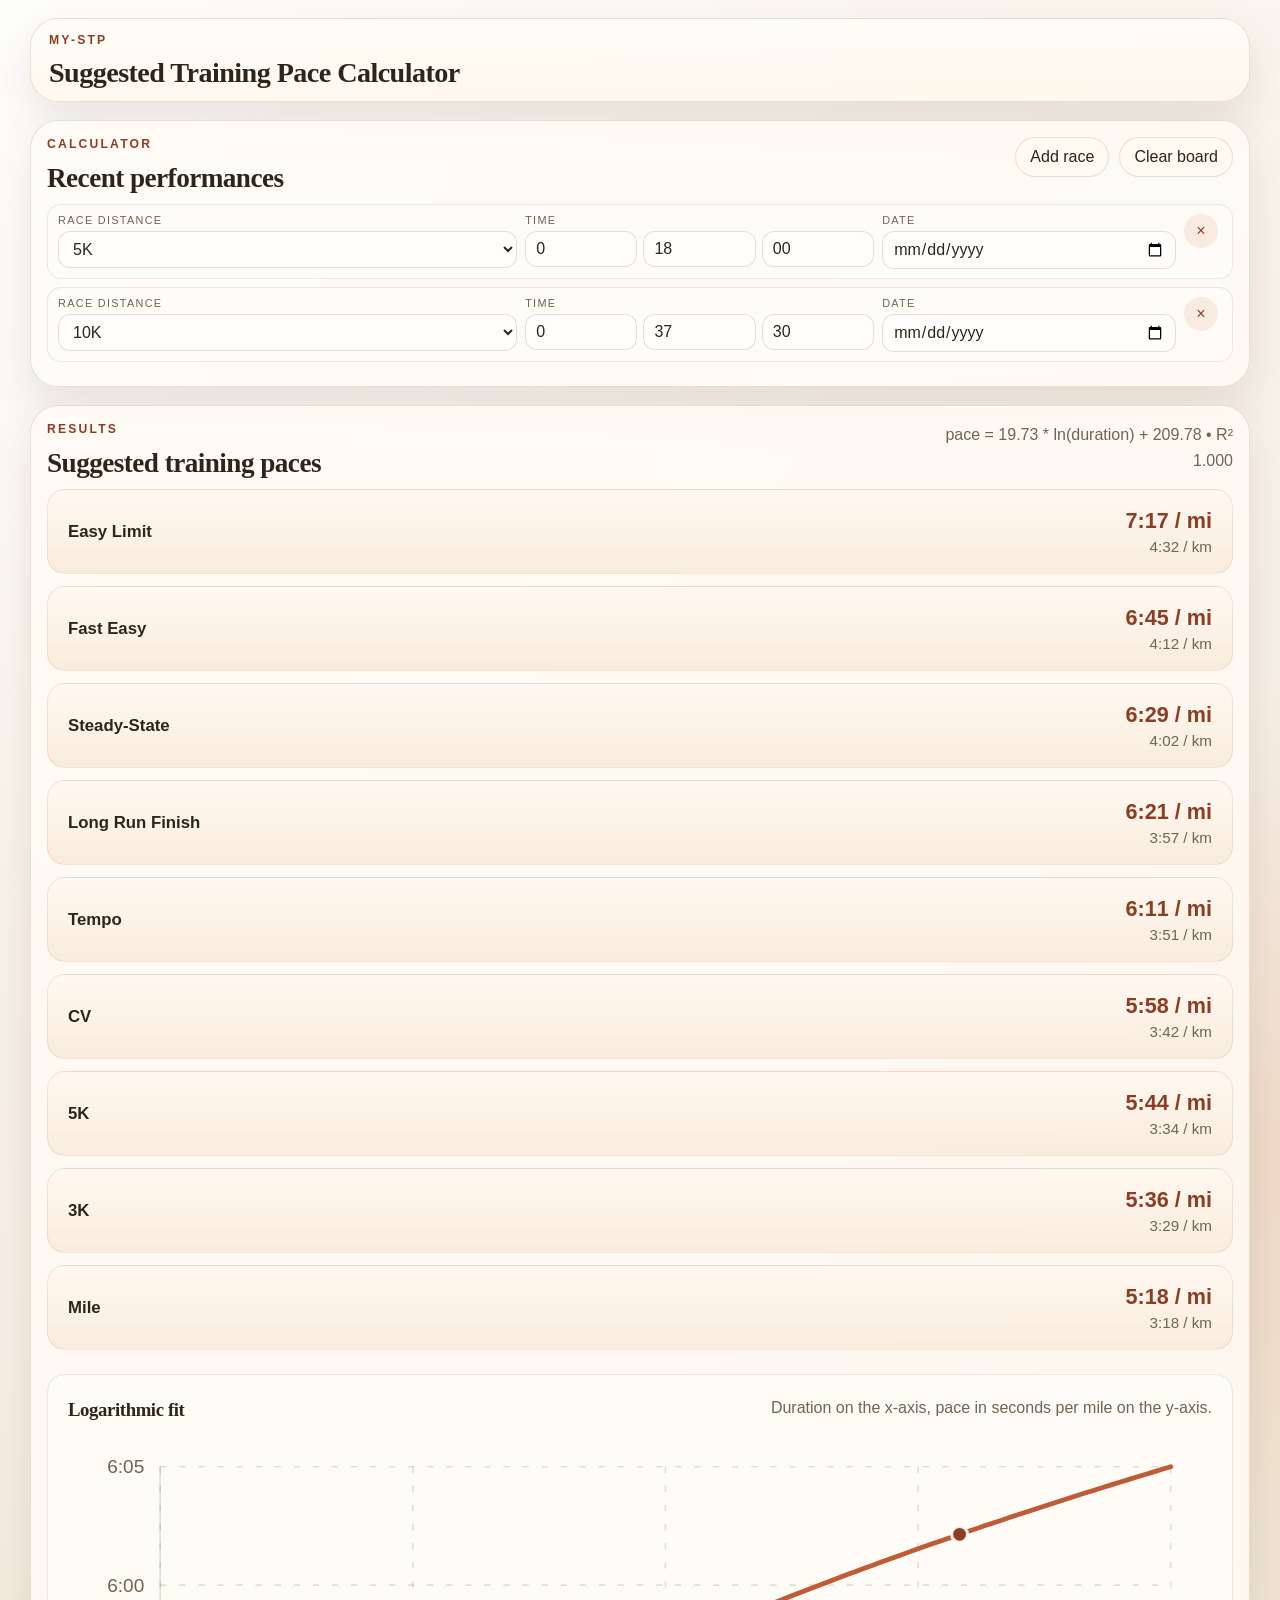
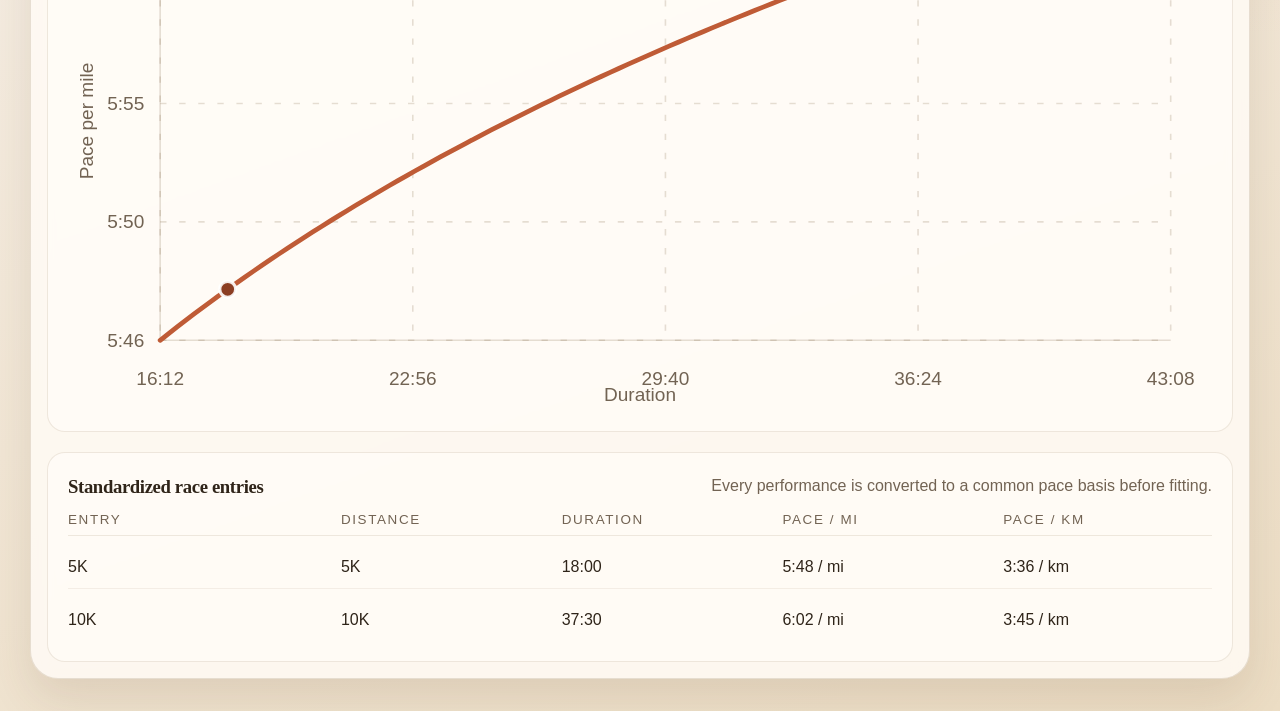
==== commit 7fc0abff: "Remove label entry" ====
--- a/docs/index.html
+++ b/docs/index.html
@@ -12,7 +12,7 @@
         <header class="hero fade-up">
             <div class="hero-copy">
                 <p class="eyebrow">my-stp</p>
-                <h1>my suggested training paces</h1>
+                <h1>Suggested Training Pace Calculator</h1>
             </div>
         </header>
 
--- a/docs/assets/style.css
+++ b/docs/assets/style.css
@@ -172,13 +172,9 @@
 }
 
 .distance-stack,
-.entry-note-field {
+.distance-stack {
     display: grid;
     gap: 5px;
-}
-
-.entry-note-field {
-    grid-column: 1 / -1;
 }
 
 .time-grid {
@@ -407,10 +403,6 @@
     .entry-row {
         grid-template-columns: minmax(0, 1fr);
     }
-
-    .entry-note-field {
-        grid-column: auto;
-    }
 }
 
 @media (max-width: 820px) {
@@ -427,10 +419,6 @@
 
     .entry-row {
         grid-template-columns: 1fr;
-    }
-
-    .entry-note-field {
-        grid-column: auto;
     }
 
     .field-inline,
